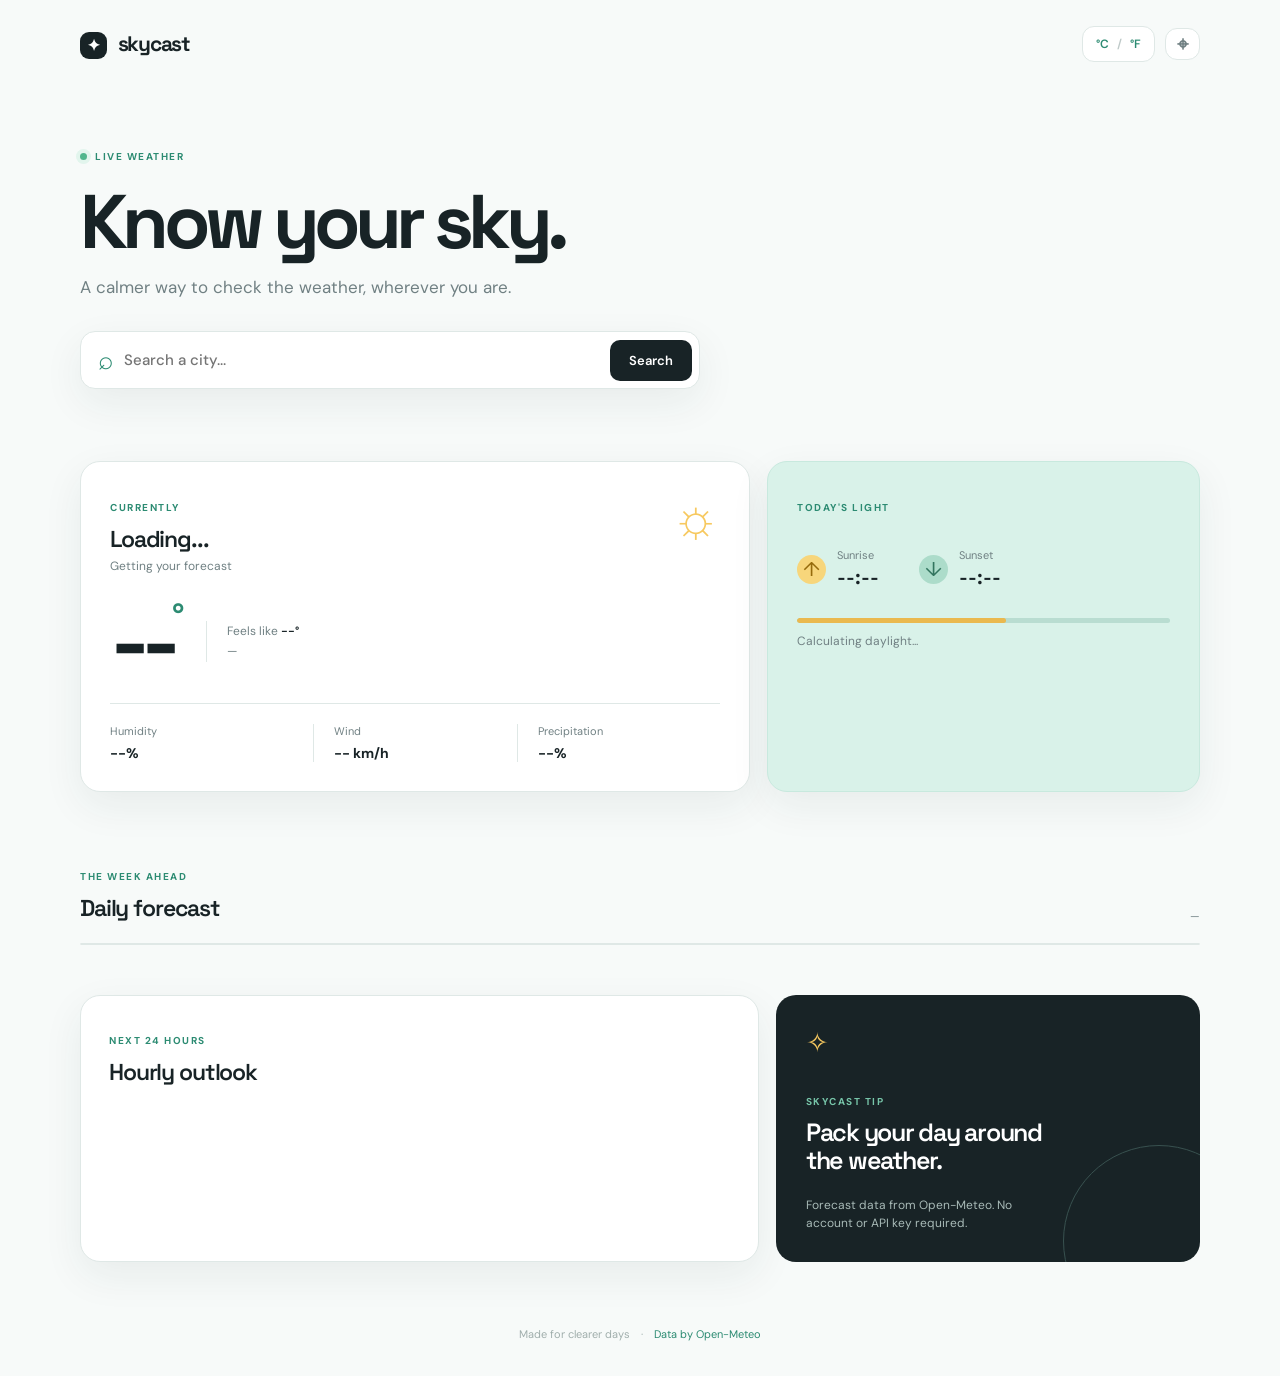
==== index.html @ ef631dae "Build responsive Skycast weather dashboard with Open-Meteo API" ====
<!doctype html>
<html lang="en">
<head>
  <meta charset="UTF-8" />
  <meta name="viewport" content="width=device-width, initial-scale=1.0" />
  <meta name="description" content="A clean, responsive weather dashboard powered by Open-Meteo." />
  <title>Skycast — Weather dashboard</title>
  <link rel="preconnect" href="https://fonts.googleapis.com" />
  <link rel="preconnect" href="https://fonts.gstatic.com" crossorigin />
  <link href="https://fonts.googleapis.com/css2?family=DM+Sans:wght@400;500;600;700&family=Space+Grotesk:wght@500;600;700&display=swap" rel="stylesheet" />
  <link rel="stylesheet" href="styles.css" />
  <script src="app.js" defer></script>
</head>
<body>
  <div class="app-shell">
    <header class="topbar">
      <a class="brand" href="./" aria-label="Skycast home"><span class="brand-mark">✦</span> skycast</a>
      <div class="topbar-actions">
        <button class="unit-toggle" id="unitToggle" type="button" aria-label="Switch temperature units">°C <span>/</span> °F</button>
        <button class="icon-button" id="locateButton" type="button" title="Use my location" aria-label="Use my location">⌖</button>
      </div>
    </header>

    <main>
      <section class="hero">
        <div class="eyebrow"><span class="status-dot"></span> LIVE WEATHER</div>
        <h1>Know your sky.</h1>
        <p class="hero-copy">A calmer way to check the weather, wherever you are.</p>
        <form class="search" id="searchForm">
          <label class="sr-only" for="searchInput">Search for a city</label>
          <span class="search-icon">⌕</span>
          <input id="searchInput" type="search" placeholder="Search a city..." autocomplete="off" required />
          <button type="submit">Search</button>
        </form>
        <p class="form-message" id="formMessage" role="status"></p>
      </section>

      <section class="weather-grid" aria-live="polite">
        <article class="current-card card">
          <div class="card-heading"><div><p class="muted-label">CURRENTLY</p><h2 id="locationName">Loading...</h2><p id="locationMeta" class="muted">Getting your forecast</p></div><span class="weather-icon" id="currentIcon">☼</span></div>
          <div class="temperature-row"><span class="temperature" id="currentTemp">--</span><span class="degree">°</span><div class="feels">Feels like <strong id="feelsLike">--°</strong><br /><span id="currentSummary">—</span></div></div>
          <div class="stats"><div><span>Humidity</span><strong id="humidity">--%</strong></div><div><span>Wind</span><strong id="wind">-- km/h</strong></div><div><span>Precipitation</span><strong id="precipitation">--%</strong></div></div>
        </article>
        <article class="sun-card card"><p class="muted-label">TODAY'S LIGHT</p><div class="sun-times"><div><span class="sun-symbol rise">↑</span><span>Sunrise</span><strong id="sunrise">--:--</strong></div><div><span class="sun-symbol set">↓</span><span>Sunset</span><strong id="sunset">--:--</strong></div></div><div class="daylight-track"><span id="daylightProgress"></span></div><p class="muted" id="daylightText">Calculating daylight...</p></article>
      </section>

      <section class="forecast-section"><div class="section-heading"><div><p class="muted-label">THE WEEK AHEAD</p><h2>Daily forecast</h2></div><span class="updated" id="updatedAt">—</span></div><div class="forecast-list" id="forecastList"></div></section>
      <section class="details-grid"><article class="detail-card card"><div class="section-heading"><div><p class="muted-label">NEXT 24 HOURS</p><h2>Hourly outlook</h2></div></div><div class="hourly-list" id="hourlyList"></div></article><aside class="tip-card"><span class="tip-icon">✧</span><p class="muted-label">SKYCAST TIP</p><h2 id="weatherTip">Pack your day around the weather.</h2><p class="muted">Forecast data from Open-Meteo. No account or API key required.</p></aside></section>
    </main>
    <footer>Made for clearer days <span>·</span> <a href="https://open-meteo.com/" target="_blank" rel="noreferrer">Data by Open-Meteo</a></footer>
  </div>
</body>
</html>
---- styles.css ----
:root{--ink:#182326;--muted:#708083;--line:#dfe8e6;--paper:#f7faf9;--white:#fff;--mint:#d9f2e9;--green:#2c8b72;--yellow:#f7c960;--shadow:0 14px 40px rgba(27,58,53,.07)}*{box-sizing:border-box}body{margin:0;background:var(--paper);color:var(--ink);font-family:'DM Sans',sans-serif}.app-shell{max-width:1180px;margin:auto;padding:0 30px}.topbar{height:88px;display:flex;align-items:center;justify-content:space-between}.brand{font:700 21px 'Space Grotesk',sans-serif;color:var(--ink);text-decoration:none;letter-spacing:-.06em}.brand-mark{display:inline-grid;place-items:center;width:27px;height:27px;margin-right:7px;border-radius:9px;background:var(--ink);color:#fff;font-size:16px;letter-spacing:0}.topbar-actions{display:flex;gap:10px;align-items:center}.unit-toggle,.icon-button{border:1px solid var(--line);background:var(--white);border-radius:12px;padding:9px 13px;color:var(--muted);font:600 12px 'DM Sans',sans-serif;cursor:pointer}.unit-toggle span{color:#bec9c8;margin:0 5px}.unit-toggle{color:var(--green)}.icon-button{font-size:20px;padding:5px 11px;line-height:1}.hero{padding:62px 0 46px;max-width:700px}.eyebrow,.muted-label{font-size:10px;font-weight:700;letter-spacing:.15em;color:var(--green)}.eyebrow{display:flex;align-items:center;gap:8px}.status-dot{height:7px;width:7px;background:#51b68d;border-radius:50%;box-shadow:0 0 0 4px #e2f5ed}.hero h1{font:700 clamp(46px,7vw,76px) 'Space Grotesk',sans-serif;letter-spacing:-.075em;line-height:.98;margin:22px 0 17px}.hero-copy{margin:0;color:var(--muted);font-size:17px}.search{display:flex;align-items:center;max-width:620px;margin-top:33px;background:var(--white);border:1px solid var(--line);box-shadow:var(--shadow);border-radius:15px;padding:6px 7px 6px 17px}.search-icon{font-size:26px;color:var(--green);line-height:1}.search input{flex:1;border:0;outline:0;min-width:0;padding:12px 10px;font:500 15px 'DM Sans';color:var(--ink);background:transparent}.search button{border:0;background:var(--ink);color:#fff;border-radius:10px;padding:12px 19px;font:600 13px 'DM Sans';cursor:pointer}.form-message{height:17px;color:#b54e45;font-size:12px;margin:9px 0 0 14px}.weather-grid{display:grid;grid-template-columns:1.55fr 1fr;gap:17px}.card{background:var(--white);border:1px solid var(--line);border-radius:20px;box-shadow:var(--shadow)}.current-card{padding:29px}.card-heading{display:flex;justify-content:space-between;align-items:flex-start}.card-heading h2,.section-heading h2{font:600 23px 'Space Grotesk';letter-spacing:-.05em;margin:7px 0 4px}.muted{color:var(--muted);font-size:12px;margin:0}.weather-icon{font-size:54px;color:var(--yellow);line-height:1}.temperature-row{display:flex;align-items:center;margin:30px 0 25px}.temperature{font:600 92px/.8 'Space Grotesk';letter-spacing:-.1em}.degree{font:500 32px 'Space Grotesk';align-self:flex-start;margin-top:-9px;color:var(--green)}.feels{font-size:12px;color:var(--muted);line-height:1.7;margin-left:22px;border-left:1px solid var(--line);padding-left:20px}.feels strong{color:var(--ink);font-weight:600}.stats{display:grid;grid-template-columns:repeat(3,1fr);border-top:1px solid var(--line);padding-top:20px}.stats div{display:flex;flex-direction:column;gap:6px}.stats div+div{border-left:1px solid var(--line);padding-left:20px}.stats span{color:var(--muted);font-size:11px}.stats strong{font-size:14px}.sun-card{padding:29px;background:var(--mint);border-color:#c8e9de}.sun-times{display:flex;gap:40px;margin:34px 0 28px}.sun-times div{display:grid;grid-template-columns:31px 1fr;column-gap:9px;align-items:center}.sun-times span:not(.sun-symbol){font-size:11px;color:var(--muted)}.sun-times strong{grid-column:2;font:600 20px 'Space Grotesk';margin-top:2px}.sun-symbol{grid-row:span 2;display:grid;place-items:center;width:29px;height:29px;border-radius:50%;font-size:20px}.rise{background:#f7d67b;color:#966b0c}.set{background:#acdcca;color:#32755f}.daylight-track{height:5px;border-radius:5px;background:#b9ddd1;overflow:hidden;margin-bottom:10px}.daylight-track span{display:block;height:100%;width:56%;border-radius:5px;background:#eab94f}.forecast-section{padding:68px 0 50px}.section-heading{display:flex;justify-content:space-between;align-items:end;margin-bottom:20px}.section-heading h2{margin-bottom:0}.updated{font-size:11px;color:var(--muted)}.forecast-list{display:grid;grid-template-columns:repeat(7,1fr);border:1px solid var(--line);border-radius:17px;overflow:hidden;background:var(--white)}.forecast-day{padding:20px 12px;min-height:165px;text-align:center;border-right:1px solid var(--line)}.forecast-day:last-child{border-right:0}.forecast-day.today{background:#f0faf6}.forecast-day h3{font-size:12px;margin:0 0 16px}.forecast-day .day-icon{font-size:26px;color:var(--yellow);height:35px}.forecast-day .range{font:600 15px 'Space Grotesk';margin:14px 0 8px}.forecast-day .range span{color:var(--muted);font-weight:500;margin-left:6px}.rain{color:var(--green);font-size:10px}.details-grid{display:grid;grid-template-columns:1.6fr 1fr;gap:17px;padding-bottom:65px}.detail-card{padding:28px}.hourly-list{display:flex;gap:6px;overflow-x:auto;padding-bottom:4px}.hour{min-width:68px;text-align:center;padding:14px 5px;border-radius:12px}.hour:first-child{background:#f0faf6}.hour span{display:block;font-size:11px;color:var(--muted)}.hour .hour-icon{font-size:21px;color:var(--yellow);padding:13px 0}.hour strong{font:600 14px 'Space Grotesk'}.tip-card{border-radius:20px;padding:30px;background:var(--ink);color:#fff;position:relative;overflow:hidden}.tip-card:after{content:'';position:absolute;right:-55px;bottom:-75px;width:190px;height:190px;border:1px solid #38514f;border-radius:50%}.tip-icon{font-size:27px;color:var(--yellow);display:block;margin-bottom:35px}.tip-card .muted-label{color:#77c5a9}.tip-card h2{max-width:260px;font:600 25px/1.1 'Space Grotesk';letter-spacing:-.05em;margin:11px 0 22px}.tip-card .muted{color:#a8bab7;max-width:240px;line-height:1.5}footer{text-align:center;color:#a0aeac;font-size:11px;padding:0 0 35px}footer span{margin:0 8px}footer a{color:var(--green);text-decoration:none}.sr-only{position:absolute;width:1px;height:1px;padding:0;margin:-1px;overflow:hidden;clip:rect(0,0,0,0);white-space:nowrap;border:0}@media(max-width:780px){.app-shell{padding:0 18px}.hero{padding-top:38px}.weather-grid,.details-grid{grid-template-columns:1fr}.forecast-list{display:flex;overflow-x:auto}.forecast-day{min-width:105px}.temperature{font-size:76px}.sun-card{min-height:220px}}@media(max-width:450px){.search button{padding:12px 13px}.current-card,.sun-card,.detail-card,.tip-card{padding:23px}.temperature-row{margin-top:27px}.sun-times{gap:22px}.forecast-section{padding-top:48px}}
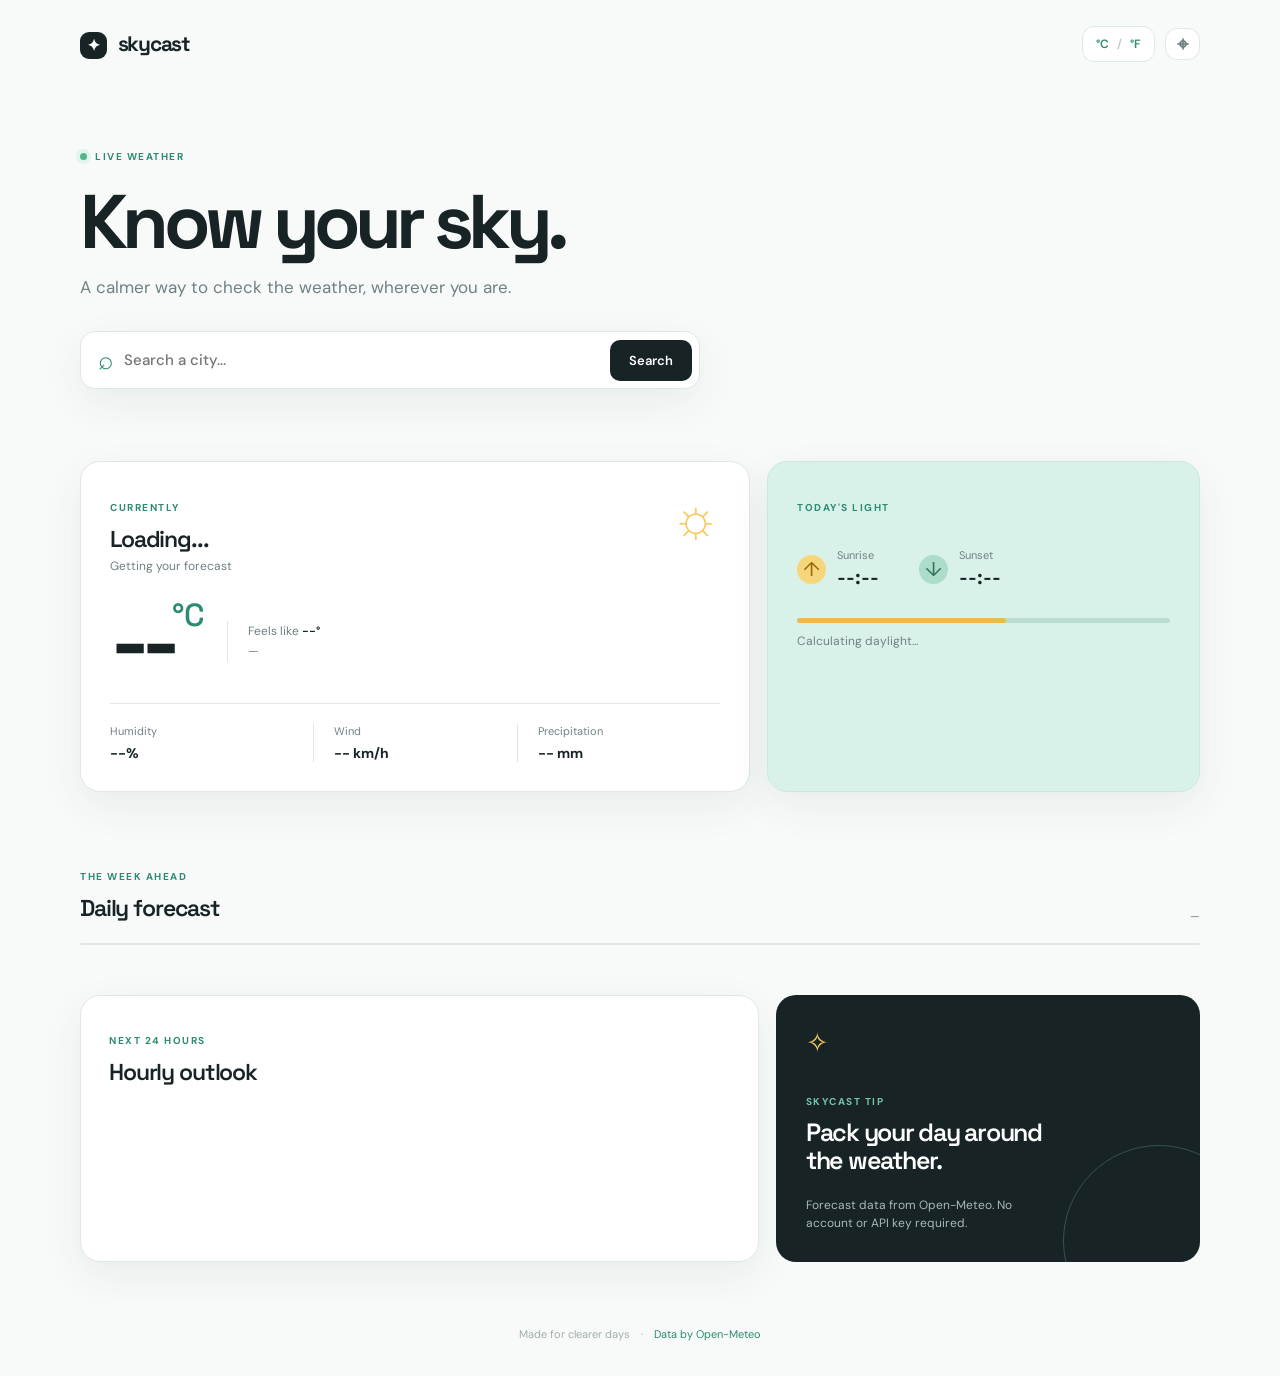
==== commit cf0770d5: "Harden weather loading and improve Skycast documentation" ====
--- a/index.html
+++ b/index.html
@@ -20,7 +20,6 @@
         <button class="icon-button" id="locateButton" type="button" title="Use my location" aria-label="Use my location">⌖</button>
       </div>
     </header>
-
     <main>
       <section class="hero">
         <div class="eyebrow"><span class="status-dot"></span> LIVE WEATHER</div>
@@ -34,16 +33,14 @@
         </form>
         <p class="form-message" id="formMessage" role="status"></p>
       </section>
-
-      <section class="weather-grid" aria-live="polite">
+      <section class="weather-grid" id="weatherGrid" aria-live="polite" aria-busy="true">
         <article class="current-card card">
-          <div class="card-heading"><div><p class="muted-label">CURRENTLY</p><h2 id="locationName">Loading...</h2><p id="locationMeta" class="muted">Getting your forecast</p></div><span class="weather-icon" id="currentIcon">☼</span></div>
-          <div class="temperature-row"><span class="temperature" id="currentTemp">--</span><span class="degree">°</span><div class="feels">Feels like <strong id="feelsLike">--°</strong><br /><span id="currentSummary">—</span></div></div>
-          <div class="stats"><div><span>Humidity</span><strong id="humidity">--%</strong></div><div><span>Wind</span><strong id="wind">-- km/h</strong></div><div><span>Precipitation</span><strong id="precipitation">--%</strong></div></div>
+          <div class="card-heading"><div><p class="muted-label">CURRENTLY</p><h2 id="locationName">Loading...</h2><p id="locationMeta" class="muted">Getting your forecast</p></div><span class="weather-icon" id="currentIcon" role="img" aria-label="Current weather">☼</span></div>
+          <div class="temperature-row"><span class="temperature" id="currentTemp">--</span><span class="degree" id="degree">°C</span><div class="feels">Feels like <strong id="feelsLike">--°</strong><br /><span id="currentSummary">—</span></div></div>
+          <div class="stats"><div><span>Humidity</span><strong id="humidity">--%</strong></div><div><span>Wind</span><strong id="wind">-- km/h</strong></div><div><span>Precipitation</span><strong id="precipitation">-- mm</strong></div></div>
         </article>
         <article class="sun-card card"><p class="muted-label">TODAY'S LIGHT</p><div class="sun-times"><div><span class="sun-symbol rise">↑</span><span>Sunrise</span><strong id="sunrise">--:--</strong></div><div><span class="sun-symbol set">↓</span><span>Sunset</span><strong id="sunset">--:--</strong></div></div><div class="daylight-track"><span id="daylightProgress"></span></div><p class="muted" id="daylightText">Calculating daylight...</p></article>
       </section>
-
       <section class="forecast-section"><div class="section-heading"><div><p class="muted-label">THE WEEK AHEAD</p><h2>Daily forecast</h2></div><span class="updated" id="updatedAt">—</span></div><div class="forecast-list" id="forecastList"></div></section>
       <section class="details-grid"><article class="detail-card card"><div class="section-heading"><div><p class="muted-label">NEXT 24 HOURS</p><h2>Hourly outlook</h2></div></div><div class="hourly-list" id="hourlyList"></div></article><aside class="tip-card"><span class="tip-icon">✧</span><p class="muted-label">SKYCAST TIP</p><h2 id="weatherTip">Pack your day around the weather.</h2><p class="muted">Forecast data from Open-Meteo. No account or API key required.</p></aside></section>
     </main>
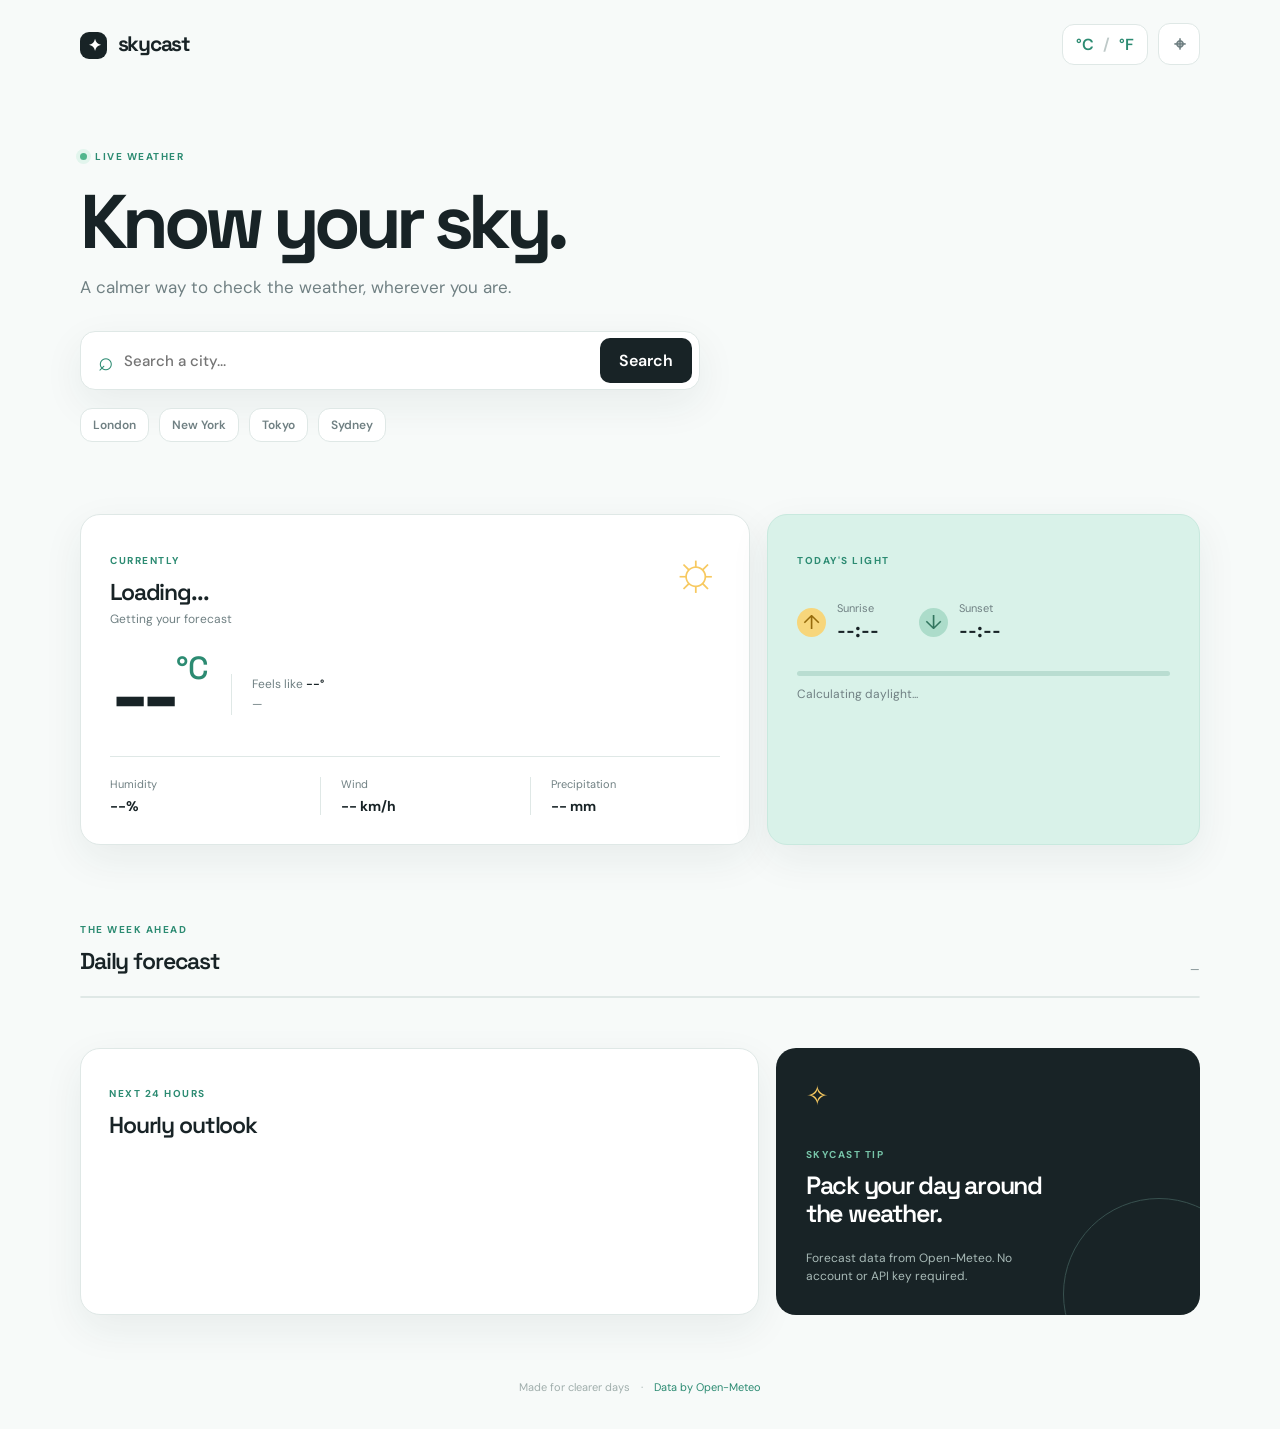
==== commit d9f5415f: "Add Quick City shortcuts and polish Skycast UX." ====
--- a/index.html
+++ b/index.html
@@ -20,6 +20,7 @@
         <button class="icon-button" id="locateButton" type="button" title="Use my location" aria-label="Use my location">⌖</button>
       </div>
     </header>
+
     <main>
       <section class="hero">
         <div class="eyebrow"><span class="status-dot"></span> LIVE WEATHER</div>
@@ -31,19 +32,92 @@
           <input id="searchInput" type="search" placeholder="Search a city..." autocomplete="off" required />
           <button type="submit">Search</button>
         </form>
+        <div class="quick-locations" aria-label="Popular cities">
+          <button type="button" data-location="London">London</button>
+          <button type="button" data-location="New York">New York</button>
+          <button type="button" data-location="Tokyo">Tokyo</button>
+          <button type="button" data-location="Sydney">Sydney</button>
+        </div>
         <p class="form-message" id="formMessage" role="status"></p>
       </section>
+
       <section class="weather-grid" id="weatherGrid" aria-live="polite" aria-busy="true">
         <article class="current-card card">
-          <div class="card-heading"><div><p class="muted-label">CURRENTLY</p><h2 id="locationName">Loading...</h2><p id="locationMeta" class="muted">Getting your forecast</p></div><span class="weather-icon" id="currentIcon" role="img" aria-label="Current weather">☼</span></div>
-          <div class="temperature-row"><span class="temperature" id="currentTemp">--</span><span class="degree" id="degree">°C</span><div class="feels">Feels like <strong id="feelsLike">--°</strong><br /><span id="currentSummary">—</span></div></div>
-          <div class="stats"><div><span>Humidity</span><strong id="humidity">--%</strong></div><div><span>Wind</span><strong id="wind">-- km/h</strong></div><div><span>Precipitation</span><strong id="precipitation">-- mm</strong></div></div>
+          <div class="card-heading">
+            <div>
+              <p class="muted-label">CURRENTLY</p>
+              <h2 id="locationName">Loading...</h2>
+              <p id="locationMeta" class="muted">Getting your forecast</p>
+            </div>
+            <span class="weather-icon" id="currentIcon" role="img" aria-label="Current weather">☼</span>
+          </div>
+
+          <div class="temperature-row">
+            <span class="temperature" id="currentTemp">--</span>
+            <span class="degree" id="degree">°C</span>
+            <div class="feels">
+              Feels like <strong id="feelsLike">--°</strong><br />
+              <span id="currentSummary">—</span>
+            </div>
+          </div>
+
+          <div class="stats">
+            <div><span>Humidity</span><strong id="humidity">--%</strong></div>
+            <div><span>Wind</span><strong id="wind">-- km/h</strong></div>
+            <div><span>Precipitation</span><strong id="precipitation">-- mm</strong></div>
+          </div>
         </article>
-        <article class="sun-card card"><p class="muted-label">TODAY'S LIGHT</p><div class="sun-times"><div><span class="sun-symbol rise">↑</span><span>Sunrise</span><strong id="sunrise">--:--</strong></div><div><span class="sun-symbol set">↓</span><span>Sunset</span><strong id="sunset">--:--</strong></div></div><div class="daylight-track"><span id="daylightProgress"></span></div><p class="muted" id="daylightText">Calculating daylight...</p></article>
+
+        <article class="sun-card card">
+          <p class="muted-label">TODAY'S LIGHT</p>
+          <div class="sun-times">
+            <div>
+              <span class="sun-symbol rise">↑</span>
+              <span>Sunrise</span>
+              <strong id="sunrise">--:--</strong>
+            </div>
+            <div>
+              <span class="sun-symbol set">↓</span>
+              <span>Sunset</span>
+              <strong id="sunset">--:--</strong>
+            </div>
+          </div>
+          <div class="daylight-track"><span id="daylightProgress"></span></div>
+          <p class="muted" id="daylightText">Calculating daylight...</p>
+        </article>
       </section>
-      <section class="forecast-section"><div class="section-heading"><div><p class="muted-label">THE WEEK AHEAD</p><h2>Daily forecast</h2></div><span class="updated" id="updatedAt">—</span></div><div class="forecast-list" id="forecastList"></div></section>
-      <section class="details-grid"><article class="detail-card card"><div class="section-heading"><div><p class="muted-label">NEXT 24 HOURS</p><h2>Hourly outlook</h2></div></div><div class="hourly-list" id="hourlyList"></div></article><aside class="tip-card"><span class="tip-icon">✧</span><p class="muted-label">SKYCAST TIP</p><h2 id="weatherTip">Pack your day around the weather.</h2><p class="muted">Forecast data from Open-Meteo. No account or API key required.</p></aside></section>
+
+      <section class="forecast-section">
+        <div class="section-heading">
+          <div>
+            <p class="muted-label">THE WEEK AHEAD</p>
+            <h2>Daily forecast</h2>
+          </div>
+          <span class="updated" id="updatedAt">—</span>
+        </div>
+        <div class="forecast-list" id="forecastList"></div>
+      </section>
+
+      <section class="details-grid">
+        <article class="detail-card card">
+          <div class="section-heading">
+            <div>
+              <p class="muted-label">NEXT 24 HOURS</p>
+              <h2>Hourly outlook</h2>
+            </div>
+          </div>
+          <div class="hourly-list" id="hourlyList"></div>
+        </article>
+
+        <aside class="tip-card">
+          <span class="tip-icon">✧</span>
+          <p class="muted-label">SKYCAST TIP</p>
+          <h2 id="weatherTip">Pack your day around the weather.</h2>
+          <p class="muted">Forecast data from Open-Meteo. No account or API key required.</p>
+        </aside>
+      </section>
     </main>
+
     <footer>Made for clearer days <span>·</span> <a href="https://open-meteo.com/" target="_blank" rel="noreferrer">Data by Open-Meteo</a></footer>
   </div>
 </body>
--- a/styles.css
+++ b/styles.css
@@ -1 +1,638 @@
-:root{--ink:#182326;--muted:#708083;--line:#dfe8e6;--paper:#f7faf9;--white:#fff;--mint:#d9f2e9;--green:#2c8b72;--yellow:#f7c960;--shadow:0 14px 40px rgba(27,58,53,.07)}*{box-sizing:border-box}body{margin:0;background:var(--paper);color:var(--ink);font-family:'DM Sans',sans-serif}.app-shell{max-width:1180px;margin:auto;padding:0 30px}.topbar{height:88px;display:flex;align-items:center;justify-content:space-between}.brand{font:700 21px 'Space Grotesk',sans-serif;color:var(--ink);text-decoration:none;letter-spacing:-.06em}.brand-mark{display:inline-grid;place-items:center;width:27px;height:27px;margin-right:7px;border-radius:9px;background:var(--ink);color:#fff;font-size:16px;letter-spacing:0}.topbar-actions{display:flex;gap:10px;align-items:center}.unit-toggle,.icon-button{border:1px solid var(--line);background:var(--white);border-radius:12px;padding:9px 13px;color:var(--muted);font:600 12px 'DM Sans',sans-serif;cursor:pointer}.unit-toggle span{color:#bec9c8;margin:0 5px}.unit-toggle{color:var(--green)}.icon-button{font-size:20px;padding:5px 11px;line-height:1}.hero{padding:62px 0 46px;max-width:700px}.eyebrow,.muted-label{font-size:10px;font-weight:700;letter-spacing:.15em;color:var(--green)}.eyebrow{display:flex;align-items:center;gap:8px}.status-dot{height:7px;width:7px;background:#51b68d;border-radius:50%;box-shadow:0 0 0 4px #e2f5ed}.hero h1{font:700 clamp(46px,7vw,76px) 'Space Grotesk',sans-serif;letter-spacing:-.075em;line-height:.98;margin:22px 0 17px}.hero-copy{margin:0;color:var(--muted);font-size:17px}.search{display:flex;align-items:center;max-width:620px;margin-top:33px;background:var(--white);border:1px solid var(--line);box-shadow:var(--shadow);border-radius:15px;padding:6px 7px 6px 17px}.search-icon{font-size:26px;color:var(--green);line-height:1}.search input{flex:1;border:0;outline:0;min-width:0;padding:12px 10px;font:500 15px 'DM Sans';color:var(--ink);background:transparent}.search button{border:0;background:var(--ink);color:#fff;border-radius:10px;padding:12px 19px;font:600 13px 'DM Sans';cursor:pointer}.form-message{height:17px;color:#b54e45;font-size:12px;margin:9px 0 0 14px}.weather-grid{display:grid;grid-template-columns:1.55fr 1fr;gap:17px}.card{background:var(--white);border:1px solid var(--line);border-radius:20px;box-shadow:var(--shadow)}.current-card{padding:29px}.card-heading{display:flex;justify-content:space-between;align-items:flex-start}.card-heading h2,.section-heading h2{font:600 23px 'Space Grotesk';letter-spacing:-.05em;margin:7px 0 4px}.muted{color:var(--muted);font-size:12px;margin:0}.weather-icon{font-size:54px;color:var(--yellow);line-height:1}.temperature-row{display:flex;align-items:center;margin:30px 0 25px}.temperature{font:600 92px/.8 'Space Grotesk';letter-spacing:-.1em}.degree{font:500 32px 'Space Grotesk';align-self:flex-start;margin-top:-9px;color:var(--green)}.feels{font-size:12px;color:var(--muted);line-height:1.7;margin-left:22px;border-left:1px solid var(--line);padding-left:20px}.feels strong{color:var(--ink);font-weight:600}.stats{display:grid;grid-template-columns:repeat(3,1fr);border-top:1px solid var(--line);padding-top:20px}.stats div{display:flex;flex-direction:column;gap:6px}.stats div+div{border-left:1px solid var(--line);padding-left:20px}.stats span{color:var(--muted);font-size:11px}.stats strong{font-size:14px}.sun-card{padding:29px;background:var(--mint);border-color:#c8e9de}.sun-times{display:flex;gap:40px;margin:34px 0 28px}.sun-times div{display:grid;grid-template-columns:31px 1fr;column-gap:9px;align-items:center}.sun-times span:not(.sun-symbol){font-size:11px;color:var(--muted)}.sun-times strong{grid-column:2;font:600 20px 'Space Grotesk';margin-top:2px}.sun-symbol{grid-row:span 2;display:grid;place-items:center;width:29px;height:29px;border-radius:50%;font-size:20px}.rise{background:#f7d67b;color:#966b0c}.set{background:#acdcca;color:#32755f}.daylight-track{height:5px;border-radius:5px;background:#b9ddd1;overflow:hidden;margin-bottom:10px}.daylight-track span{display:block;height:100%;width:56%;border-radius:5px;background:#eab94f}.forecast-section{padding:68px 0 50px}.section-heading{display:flex;justify-content:space-between;align-items:end;margin-bottom:20px}.section-heading h2{margin-bottom:0}.updated{font-size:11px;color:var(--muted)}.forecast-list{display:grid;grid-template-columns:repeat(7,1fr);border:1px solid var(--line);border-radius:17px;overflow:hidden;background:var(--white)}.forecast-day{padding:20px 12px;min-height:165px;text-align:center;border-right:1px solid var(--line)}.forecast-day:last-child{border-right:0}.forecast-day.today{background:#f0faf6}.forecast-day h3{font-size:12px;margin:0 0 16px}.forecast-day .day-icon{font-size:26px;color:var(--yellow);height:35px}.forecast-day .range{font:600 15px 'Space Grotesk';margin:14px 0 8px}.forecast-day .range span{color:var(--muted);font-weight:500;margin-left:6px}.rain{color:var(--green);font-size:10px}.details-grid{display:grid;grid-template-columns:1.6fr 1fr;gap:17px;padding-bottom:65px}.detail-card{padding:28px}.hourly-list{display:flex;gap:6px;overflow-x:auto;padding-bottom:4px}.hour{min-width:68px;text-align:center;padding:14px 5px;border-radius:12px}.hour:first-child{background:#f0faf6}.hour span{display:block;font-size:11px;color:var(--muted)}.hour .hour-icon{font-size:21px;color:var(--yellow);padding:13px 0}.hour strong{font:600 14px 'Space Grotesk'}.tip-card{border-radius:20px;padding:30px;background:var(--ink);color:#fff;position:relative;overflow:hidden}.tip-card:after{content:'';position:absolute;right:-55px;bottom:-75px;width:190px;height:190px;border:1px solid #38514f;border-radius:50%}.tip-icon{font-size:27px;color:var(--yellow);display:block;margin-bottom:35px}.tip-card .muted-label{color:#77c5a9}.tip-card h2{max-width:260px;font:600 25px/1.1 'Space Grotesk';letter-spacing:-.05em;margin:11px 0 22px}.tip-card .muted{color:#a8bab7;max-width:240px;line-height:1.5}footer{text-align:center;color:#a0aeac;font-size:11px;padding:0 0 35px}footer span{margin:0 8px}footer a{color:var(--green);text-decoration:none}.sr-only{position:absolute;width:1px;height:1px;padding:0;margin:-1px;overflow:hidden;clip:rect(0,0,0,0);white-space:nowrap;border:0}@media(max-width:780px){.app-shell{padding:0 18px}.hero{padding-top:38px}.weather-grid,.details-grid{grid-template-columns:1fr}.forecast-list{display:flex;overflow-x:auto}.forecast-day{min-width:105px}.temperature{font-size:76px}.sun-card{min-height:220px}}@media(max-width:450px){.search button{padding:12px 13px}.current-card,.sun-card,.detail-card,.tip-card{padding:23px}.temperature-row{margin-top:27px}.sun-times{gap:22px}.forecast-section{padding-top:48px}}
+:root {
+  --ink: #182326;
+  --muted: #708083;
+  --line: #dfe8e6;
+  --paper: #f7faf9;
+  --white: #ffffff;
+  --mint: #d9f2e9;
+  --green: #2c8b72;
+  --yellow: #f7c960;
+  --shadow: 0 14px 40px rgba(27, 58, 53, 0.07);
+}
+
+* {
+  box-sizing: border-box;
+}
+
+html {
+  scroll-behavior: smooth;
+}
+
+body {
+  margin: 0;
+  font-family: 'DM Sans', sans-serif;
+  background: var(--paper);
+  color: var(--ink);
+}
+
+button,
+input {
+  font: inherit;
+}
+
+button {
+  cursor: pointer;
+}
+
+.app-shell {
+  max-width: 1180px;
+  margin: 0 auto;
+  padding: 0 30px;
+}
+
+.topbar {
+  display: flex;
+  align-items: center;
+  justify-content: space-between;
+  min-height: 88px;
+}
+
+.brand {
+  text-decoration: none;
+  color: var(--ink);
+  font: 700 21px 'Space Grotesk', sans-serif;
+  letter-spacing: -0.06em;
+}
+
+.brand-mark {
+  display: inline-grid;
+  place-items: center;
+  width: 27px;
+  height: 27px;
+  margin-right: 7px;
+  border-radius: 9px;
+  background: var(--ink);
+  color: var(--white);
+  font-size: 16px;
+}
+
+.topbar-actions {
+  display: flex;
+  align-items: center;
+  gap: 10px;
+}
+
+.unit-toggle,
+.icon-button,
+.quick-locations button {
+  border: 1px solid var(--line);
+  background: var(--white);
+  border-radius: 12px;
+  color: var(--muted);
+  font-weight: 600;
+  transition: transform 0.2s ease, box-shadow 0.2s ease, border-color 0.2s ease;
+}
+
+.unit-toggle:hover,
+.icon-button:hover,
+.quick-locations button:hover,
+.search button:hover {
+  transform: translateY(-1px);
+  box-shadow: var(--shadow);
+}
+
+.unit-toggle {
+  padding: 9px 13px;
+  color: var(--green);
+}
+
+.unit-toggle span {
+  color: #bec9c8;
+  margin: 0 5px;
+}
+
+.icon-button {
+  width: 42px;
+  height: 42px;
+  font-size: 20px;
+  padding: 0;
+}
+
+.hero {
+  max-width: 700px;
+  padding: 62px 0 46px;
+}
+
+.eyebrow,
+.muted-label {
+  font-size: 10px;
+  font-weight: 700;
+  letter-spacing: 0.15em;
+  color: var(--green);
+}
+
+.eyebrow {
+  display: flex;
+  align-items: center;
+  gap: 8px;
+}
+
+.status-dot {
+  width: 7px;
+  height: 7px;
+  border-radius: 50%;
+  background: #51b68d;
+  box-shadow: 0 0 0 4px #e2f5ed;
+}
+
+.hero h1 {
+  margin: 22px 0 17px;
+  font: 700 clamp(46px, 7vw, 76px) 'Space Grotesk', sans-serif;
+  letter-spacing: -0.075em;
+  line-height: 0.98;
+}
+
+.hero-copy {
+  margin: 0;
+  color: var(--muted);
+  font-size: 17px;
+}
+
+.search {
+  display: flex;
+  align-items: center;
+  max-width: 620px;
+  margin-top: 33px;
+  padding: 6px 7px 6px 17px;
+  border: 1px solid var(--line);
+  border-radius: 15px;
+  background: var(--white);
+  box-shadow: var(--shadow);
+}
+
+.search.is-loading {
+  opacity: 0.8;
+}
+
+.search-icon {
+  color: var(--green);
+  font-size: 26px;
+  line-height: 1;
+}
+
+.search input {
+  flex: 1;
+  min-width: 0;
+  border: 0;
+  outline: 0;
+  background: transparent;
+  padding: 12px 10px;
+  font: 500 15px 'DM Sans', sans-serif;
+  color: var(--ink);
+}
+
+.search button {
+  border: 0;
+  background: var(--ink);
+  color: var(--white);
+  padding: 12px 19px;
+  border-radius: 10px;
+  font-weight: 600;
+}
+
+.search button:disabled,
+.unit-toggle:disabled,
+.icon-button:disabled {
+  cursor: wait;
+  opacity: 0.6;
+  transform: none;
+  box-shadow: none;
+}
+
+.quick-locations {
+  display: flex;
+  flex-wrap: wrap;
+  gap: 10px;
+  margin-top: 18px;
+}
+
+.quick-locations button {
+  padding: 8px 12px;
+  font-size: 12px;
+}
+
+.form-message {
+  min-height: 17px;
+  margin: 9px 0 0 14px;
+  color: var(--green);
+  font-size: 12px;
+}
+
+.form-message[data-type='error'] {
+  color: #b54e45;
+}
+
+.weather-grid {
+  display: grid;
+  grid-template-columns: 1.55fr 1fr;
+  gap: 17px;
+}
+
+.card {
+  background: var(--white);
+  border: 1px solid var(--line);
+  border-radius: 20px;
+  box-shadow: var(--shadow);
+}
+
+.current-card {
+  padding: 29px;
+}
+
+.card-heading {
+  display: flex;
+  align-items: flex-start;
+  justify-content: space-between;
+}
+
+.card-heading h2,
+.section-heading h2 {
+  margin: 7px 0 4px;
+  font: 600 23px 'Space Grotesk', sans-serif;
+  letter-spacing: -0.05em;
+}
+
+.muted {
+  margin: 0;
+  color: var(--muted);
+  font-size: 12px;
+}
+
+.weather-icon {
+  color: var(--yellow);
+  font-size: 54px;
+  line-height: 1;
+}
+
+.temperature-row {
+  display: flex;
+  align-items: center;
+  margin: 30px 0 25px;
+}
+
+.temperature {
+  font: 600 92px/0.8 'Space Grotesk', sans-serif;
+  letter-spacing: -0.1em;
+}
+
+.degree {
+  align-self: flex-start;
+  margin-top: -9px;
+  margin-left: 4px;
+  color: var(--green);
+  font: 500 32px 'Space Grotesk', sans-serif;
+}
+
+.feels {
+  margin-left: 22px;
+  border-left: 1px solid var(--line);
+  padding-left: 20px;
+  font-size: 12px;
+  color: var(--muted);
+  line-height: 1.7;
+}
+
+.feels strong {
+  color: var(--ink);
+  font-weight: 600;
+}
+
+.stats {
+  display: grid;
+  grid-template-columns: repeat(3, minmax(0, 1fr));
+  gap: 20px;
+  padding-top: 20px;
+  border-top: 1px solid var(--line);
+}
+
+.stats div {
+  display: flex;
+  flex-direction: column;
+  gap: 6px;
+}
+
+.stats div + div {
+  border-left: 1px solid var(--line);
+  padding-left: 20px;
+}
+
+.stats span {
+  color: var(--muted);
+  font-size: 11px;
+}
+
+.stats strong {
+  font-size: 14px;
+}
+
+.sun-card {
+  padding: 29px;
+  background: var(--mint);
+  border-color: #c8e9de;
+}
+
+.sun-times {
+  display: flex;
+  gap: 40px;
+  margin: 34px 0 28px;
+}
+
+.sun-times div {
+  display: grid;
+  grid-template-columns: 31px 1fr;
+  column-gap: 9px;
+  align-items: center;
+}
+
+.sun-times span:not(.sun-symbol) {
+  color: var(--muted);
+  font-size: 11px;
+}
+
+.sun-times strong {
+  grid-column: 2;
+  margin-top: 2px;
+  font: 600 20px 'Space Grotesk', sans-serif;
+}
+
+.sun-symbol {
+  grid-row: span 2;
+  display: grid;
+  place-items: center;
+  width: 29px;
+  height: 29px;
+  border-radius: 50%;
+  font-size: 20px;
+}
+
+.rise {
+  background: #f7d67b;
+  color: #966b0c;
+}
+
+.set {
+  background: #acdcca;
+  color: #32755f;
+}
+
+.daylight-track {
+  height: 5px;
+  border-radius: 5px;
+  background: #b9ddd1;
+  overflow: hidden;
+  margin-bottom: 10px;
+}
+
+.daylight-track span {
+  display: block;
+  width: 0%;
+  height: 100%;
+  border-radius: 5px;
+  background: #eab94f;
+}
+
+.forecast-section {
+  padding: 68px 0 50px;
+}
+
+.section-heading {
+  display: flex;
+  align-items: end;
+  justify-content: space-between;
+  margin-bottom: 20px;
+}
+
+.section-heading h2 {
+  margin-bottom: 0;
+}
+
+.updated {
+  color: var(--muted);
+  font-size: 11px;
+}
+
+.forecast-list {
+  display: grid;
+  grid-template-columns: repeat(7, minmax(0, 1fr));
+  overflow: hidden;
+  border: 1px solid var(--line);
+  border-radius: 17px;
+  background: var(--white);
+}
+
+.forecast-day {
+  min-height: 165px;
+  padding: 20px 12px;
+  text-align: center;
+  border-right: 1px solid var(--line);
+}
+
+.forecast-day:last-child {
+  border-right: 0;
+}
+
+.forecast-day.today {
+  background: #f0faf6;
+}
+
+.forecast-day h3 {
+  margin: 0 0 16px;
+  font-size: 12px;
+}
+
+.day-icon {
+  height: 35px;
+  font-size: 26px;
+  color: var(--yellow);
+}
+
+.range {
+  margin: 14px 0 8px;
+  font: 600 15px 'Space Grotesk', sans-serif;
+}
+
+.range span {
+  margin-left: 6px;
+  color: var(--muted);
+  font-weight: 500;
+}
+
+.rain {
+  color: var(--green);
+  font-size: 10px;
+}
+
+.details-grid {
+  display: grid;
+  grid-template-columns: 1.6fr 1fr;
+  gap: 17px;
+  padding-bottom: 65px;
+}
+
+.detail-card {
+  padding: 28px;
+}
+
+.hourly-list {
+  display: flex;
+  gap: 6px;
+  overflow-x: auto;
+  padding-bottom: 4px;
+}
+
+.hour {
+  min-width: 68px;
+  padding: 14px 5px;
+  border-radius: 12px;
+  text-align: center;
+}
+
+.hour:first-child {
+  background: #f0faf6;
+}
+
+.hour span {
+  display: block;
+  color: var(--muted);
+  font-size: 11px;
+}
+
+.hour-icon {
+  display: block;
+  padding: 13px 0;
+  font-size: 21px;
+  color: var(--yellow);
+}
+
+.hour strong {
+  font: 600 14px 'Space Grotesk', sans-serif;
+}
+
+.tip-card {
+  position: relative;
+  overflow: hidden;
+  padding: 30px;
+  border-radius: 20px;
+  background: var(--ink);
+  color: var(--white);
+}
+
+.tip-card::after {
+  content: '';
+  position: absolute;
+  right: -55px;
+  bottom: -75px;
+  width: 190px;
+  height: 190px;
+  border: 1px solid #38514f;
+  border-radius: 50%;
+}
+
+.tip-icon {
+  display: block;
+  margin-bottom: 35px;
+  color: var(--yellow);
+  font-size: 27px;
+}
+
+.tip-card .muted-label {
+  color: #77c5a9;
+}
+
+.tip-card h2 {
+  max-width: 260px;
+  margin: 11px 0 22px;
+  font: 600 25px/1.1 'Space Grotesk', sans-serif;
+  letter-spacing: -0.05em;
+}
+
+.tip-card .muted {
+  max-width: 240px;
+  color: #a8bab7;
+  line-height: 1.5;
+}
+
+footer {
+  padding: 0 0 35px;
+  text-align: center;
+  color: #a0aeac;
+  font-size: 11px;
+}
+
+footer span {
+  margin: 0 8px;
+}
+
+footer a {
+  color: var(--green);
+  text-decoration: none;
+}
+
+.sr-only {
+  position: absolute;
+  width: 1px;
+  height: 1px;
+  padding: 0;
+  margin: -1px;
+  overflow: hidden;
+  clip: rect(0, 0, 0, 0);
+  white-space: nowrap;
+  border: 0;
+}
+
+@media (max-width: 780px) {
+  .app-shell {
+    padding: 0 18px;
+  }
+
+  .hero {
+    padding-top: 38px;
+  }
+
+  .weather-grid,
+  .details-grid {
+    grid-template-columns: 1fr;
+  }
+
+  .forecast-list {
+    display: flex;
+    overflow-x: auto;
+  }
+
+  .forecast-day {
+    min-width: 105px;
+  }
+
+  .temperature {
+    font-size: 76px;
+  }
+
+  .sun-card {
+    min-height: 220px;
+  }
+}
+
+@media (max-width: 450px) {
+  .search button {
+    padding: 12px 13px;
+  }
+
+  .current-card,
+  .sun-card,
+  .detail-card,
+  .tip-card {
+    padding: 23px;
+  }
+
+  .temperature-row {
+    margin-top: 27px;
+  }
+
+  .sun-times {
+    gap: 22px;
+  }
+
+  .forecast-section {
+    padding-top: 48px;
+  }
+}
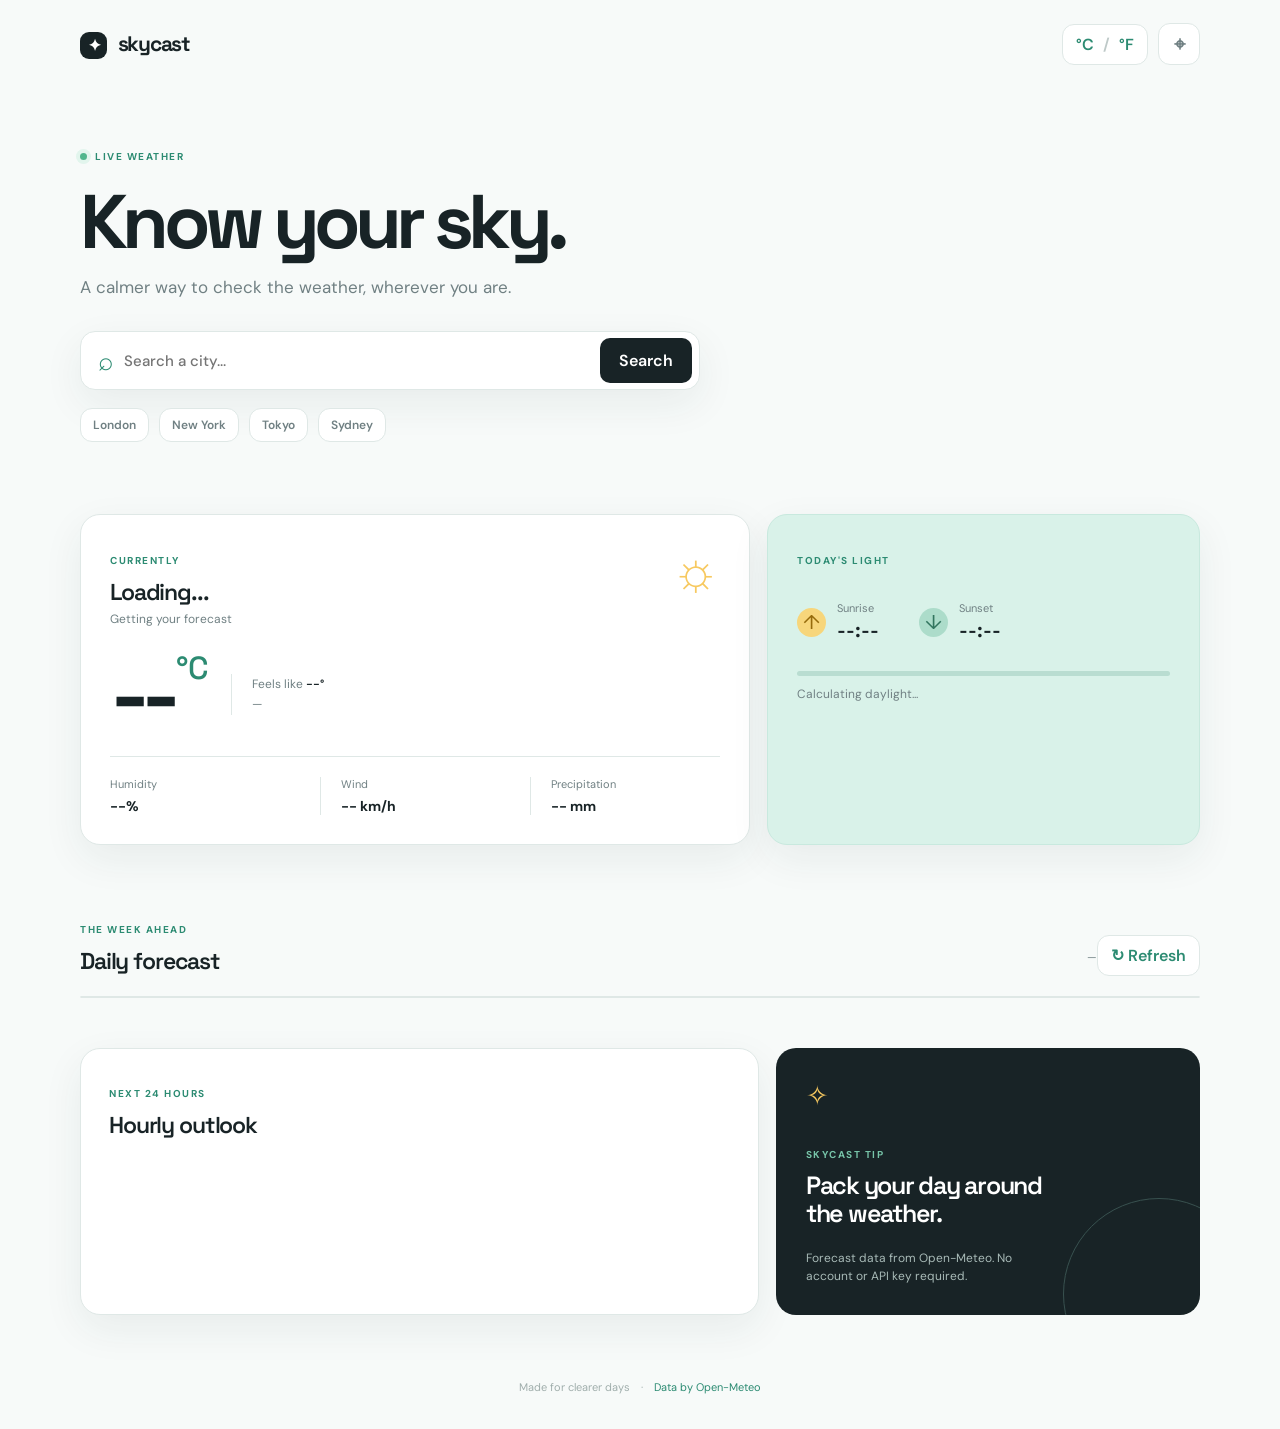
==== commit a97f0171: "Add manual forecast refresh control to Skycast" ====
--- a/index.html
+++ b/index.html
@@ -20,7 +20,6 @@
         <button class="icon-button" id="locateButton" type="button" title="Use my location" aria-label="Use my location">⌖</button>
       </div>
     </header>
-
     <main>
       <section class="hero">
         <div class="eyebrow"><span class="status-dot"></span> LIVE WEATHER</div>
@@ -40,84 +39,17 @@
         </div>
         <p class="form-message" id="formMessage" role="status"></p>
       </section>
-
       <section class="weather-grid" id="weatherGrid" aria-live="polite" aria-busy="true">
         <article class="current-card card">
-          <div class="card-heading">
-            <div>
-              <p class="muted-label">CURRENTLY</p>
-              <h2 id="locationName">Loading...</h2>
-              <p id="locationMeta" class="muted">Getting your forecast</p>
-            </div>
-            <span class="weather-icon" id="currentIcon" role="img" aria-label="Current weather">☼</span>
-          </div>
-
-          <div class="temperature-row">
-            <span class="temperature" id="currentTemp">--</span>
-            <span class="degree" id="degree">°C</span>
-            <div class="feels">
-              Feels like <strong id="feelsLike">--°</strong><br />
-              <span id="currentSummary">—</span>
-            </div>
-          </div>
-
-          <div class="stats">
-            <div><span>Humidity</span><strong id="humidity">--%</strong></div>
-            <div><span>Wind</span><strong id="wind">-- km/h</strong></div>
-            <div><span>Precipitation</span><strong id="precipitation">-- mm</strong></div>
-          </div>
+          <div class="card-heading"><div><p class="muted-label">CURRENTLY</p><h2 id="locationName">Loading...</h2><p id="locationMeta" class="muted">Getting your forecast</p></div><span class="weather-icon" id="currentIcon" role="img" aria-label="Current weather">☼</span></div>
+          <div class="temperature-row"><span class="temperature" id="currentTemp">--</span><span class="degree" id="degree">°C</span><div class="feels">Feels like <strong id="feelsLike">--°</strong><br /><span id="currentSummary">—</span></div></div>
+          <div class="stats"><div><span>Humidity</span><strong id="humidity">--%</strong></div><div><span>Wind</span><strong id="wind">-- km/h</strong></div><div><span>Precipitation</span><strong id="precipitation">-- mm</strong></div></div>
         </article>
-
-        <article class="sun-card card">
-          <p class="muted-label">TODAY'S LIGHT</p>
-          <div class="sun-times">
-            <div>
-              <span class="sun-symbol rise">↑</span>
-              <span>Sunrise</span>
-              <strong id="sunrise">--:--</strong>
-            </div>
-            <div>
-              <span class="sun-symbol set">↓</span>
-              <span>Sunset</span>
-              <strong id="sunset">--:--</strong>
-            </div>
-          </div>
-          <div class="daylight-track"><span id="daylightProgress"></span></div>
-          <p class="muted" id="daylightText">Calculating daylight...</p>
-        </article>
+        <article class="sun-card card"><p class="muted-label">TODAY'S LIGHT</p><div class="sun-times"><div><span class="sun-symbol rise">↑</span><span>Sunrise</span><strong id="sunrise">--:--</strong></div><div><span class="sun-symbol set">↓</span><span>Sunset</span><strong id="sunset">--:--</strong></div></div><div class="daylight-track"><span id="daylightProgress"></span></div><p class="muted" id="daylightText">Calculating daylight...</p></article>
       </section>
-
-      <section class="forecast-section">
-        <div class="section-heading">
-          <div>
-            <p class="muted-label">THE WEEK AHEAD</p>
-            <h2>Daily forecast</h2>
-          </div>
-          <span class="updated" id="updatedAt">—</span>
-        </div>
-        <div class="forecast-list" id="forecastList"></div>
-      </section>
-
-      <section class="details-grid">
-        <article class="detail-card card">
-          <div class="section-heading">
-            <div>
-              <p class="muted-label">NEXT 24 HOURS</p>
-              <h2>Hourly outlook</h2>
-            </div>
-          </div>
-          <div class="hourly-list" id="hourlyList"></div>
-        </article>
-
-        <aside class="tip-card">
-          <span class="tip-icon">✧</span>
-          <p class="muted-label">SKYCAST TIP</p>
-          <h2 id="weatherTip">Pack your day around the weather.</h2>
-          <p class="muted">Forecast data from Open-Meteo. No account or API key required.</p>
-        </aside>
-      </section>
+      <section class="forecast-section"><div class="section-heading"><div><p class="muted-label">THE WEEK AHEAD</p><h2>Daily forecast</h2></div><div class="section-actions"><span class="updated" id="updatedAt">—</span><button class="unit-toggle" id="refreshButton" type="button" aria-label="Refresh forecast">↻ Refresh</button></div></div><div class="forecast-list" id="forecastList"></div></section>
+      <section class="details-grid"><article class="detail-card card"><div class="section-heading"><div><p class="muted-label">NEXT 24 HOURS</p><h2>Hourly outlook</h2></div></div><div class="hourly-list" id="hourlyList"></div></article><aside class="tip-card"><span class="tip-icon">✧</span><p class="muted-label">SKYCAST TIP</p><h2 id="weatherTip">Pack your day around the weather.</h2><p class="muted">Forecast data from Open-Meteo. No account or API key required.</p></aside></section>
     </main>
-
     <footer>Made for clearer days <span>·</span> <a href="https://open-meteo.com/" target="_blank" rel="noreferrer">Data by Open-Meteo</a></footer>
   </div>
 </body>
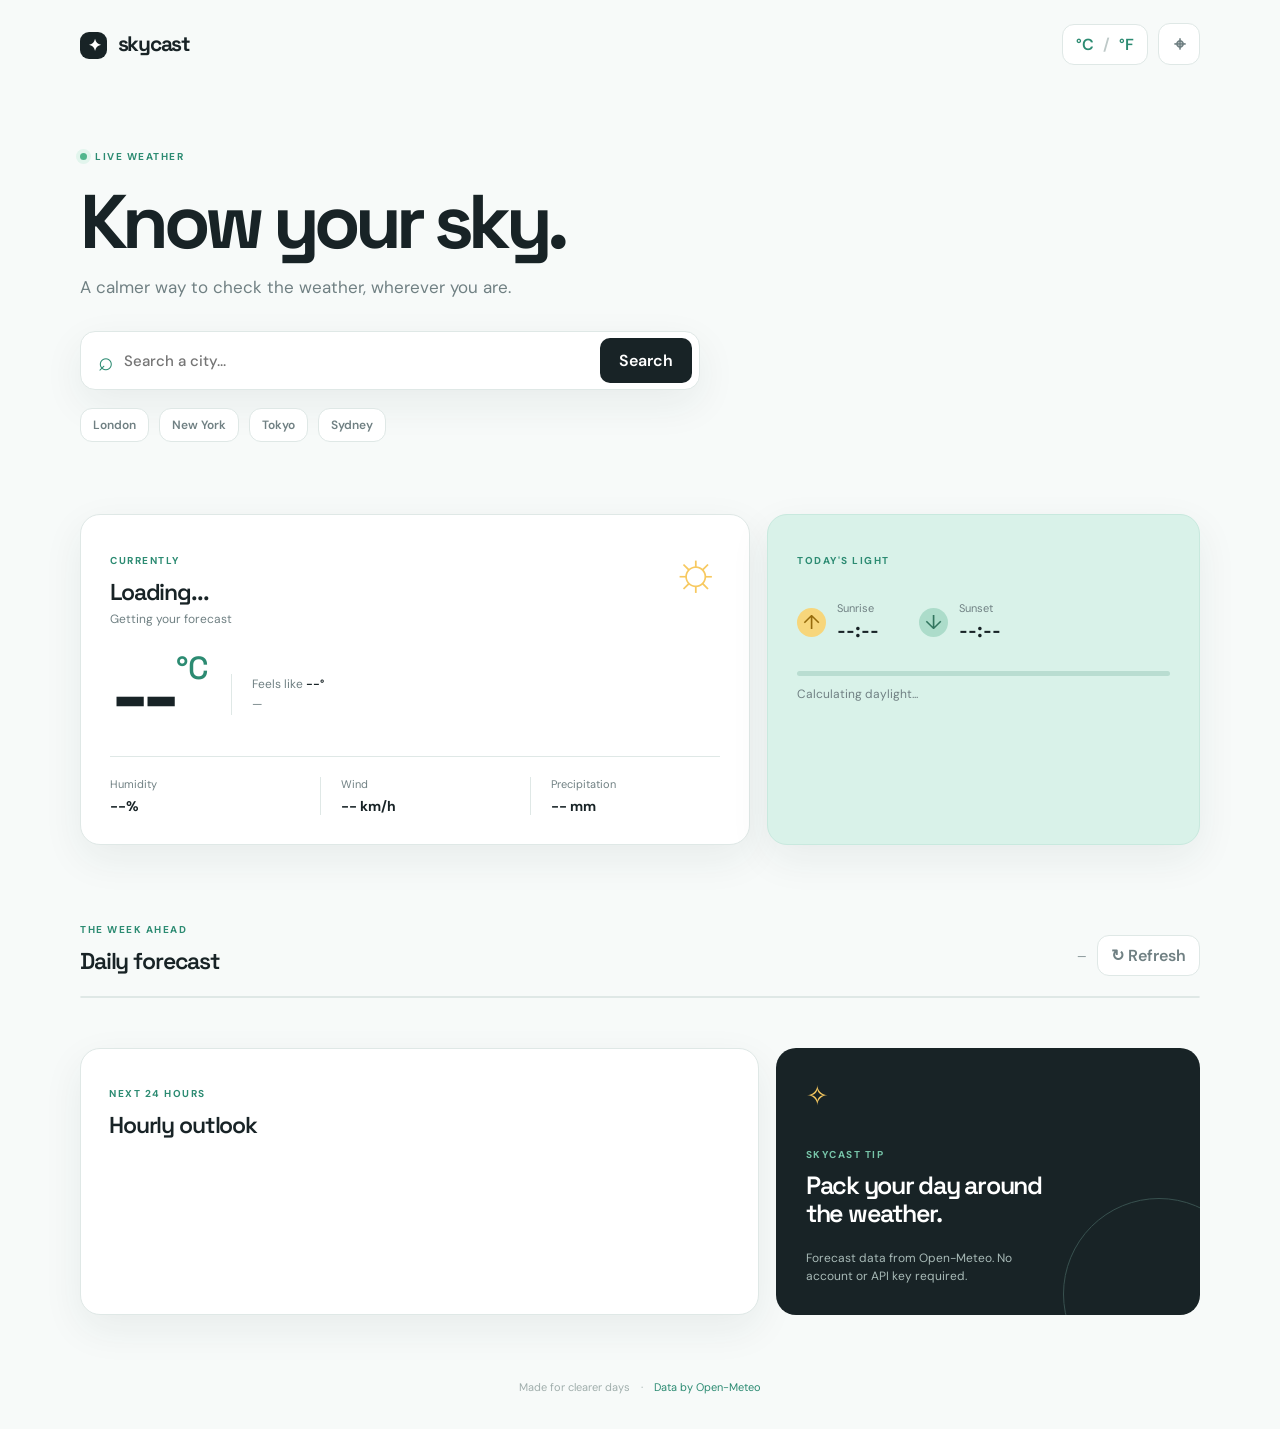
==== commit 33a0a58c: "Add install support and finish the Skycast PWA build." ====
--- a/index.html
+++ b/index.html
@@ -3,7 +3,9 @@
 <head>
   <meta charset="UTF-8" />
   <meta name="viewport" content="width=device-width, initial-scale=1.0" />
+  <meta name="theme-color" content="#182326" />
   <meta name="description" content="A clean, responsive weather dashboard powered by Open-Meteo." />
+  <link rel="manifest" href="manifest.json" />
   <title>Skycast — Weather dashboard</title>
   <link rel="preconnect" href="https://fonts.googleapis.com" />
   <link rel="preconnect" href="https://fonts.gstatic.com" crossorigin />
@@ -18,6 +20,7 @@
       <div class="topbar-actions">
         <button class="unit-toggle" id="unitToggle" type="button" aria-label="Switch temperature units">°C <span>/</span> °F</button>
         <button class="icon-button" id="locateButton" type="button" title="Use my location" aria-label="Use my location">⌖</button>
+        <button class="icon-button install-button" id="installButton" type="button" title="Install Skycast" aria-label="Install Skycast" hidden>⇩</button>
       </div>
     </header>
     <main>
--- a/styles.css
+++ b/styles.css
@@ -74,7 +74,8 @@
 
 .unit-toggle,
 .icon-button,
-.quick-locations button {
+.quick-locations button,
+.section-actions .unit-toggle {
   border: 1px solid var(--line);
   background: var(--white);
   border-radius: 12px;
@@ -96,6 +97,12 @@
   color: var(--green);
 }
 
+.section-actions {
+  display: flex;
+  align-items: center;
+  gap: 10px;
+}
+
 .unit-toggle span {
   color: #bec9c8;
   margin: 0 5px;
@@ -106,6 +113,16 @@
   height: 42px;
   font-size: 20px;
   padding: 0;
+}
+
+.install-button {
+  background: #eaf8f3;
+  color: var(--green);
+  border-color: #cfeee2;
+}
+
+.install-button[hidden] {
+  display: none;
 }
 
 .hero {
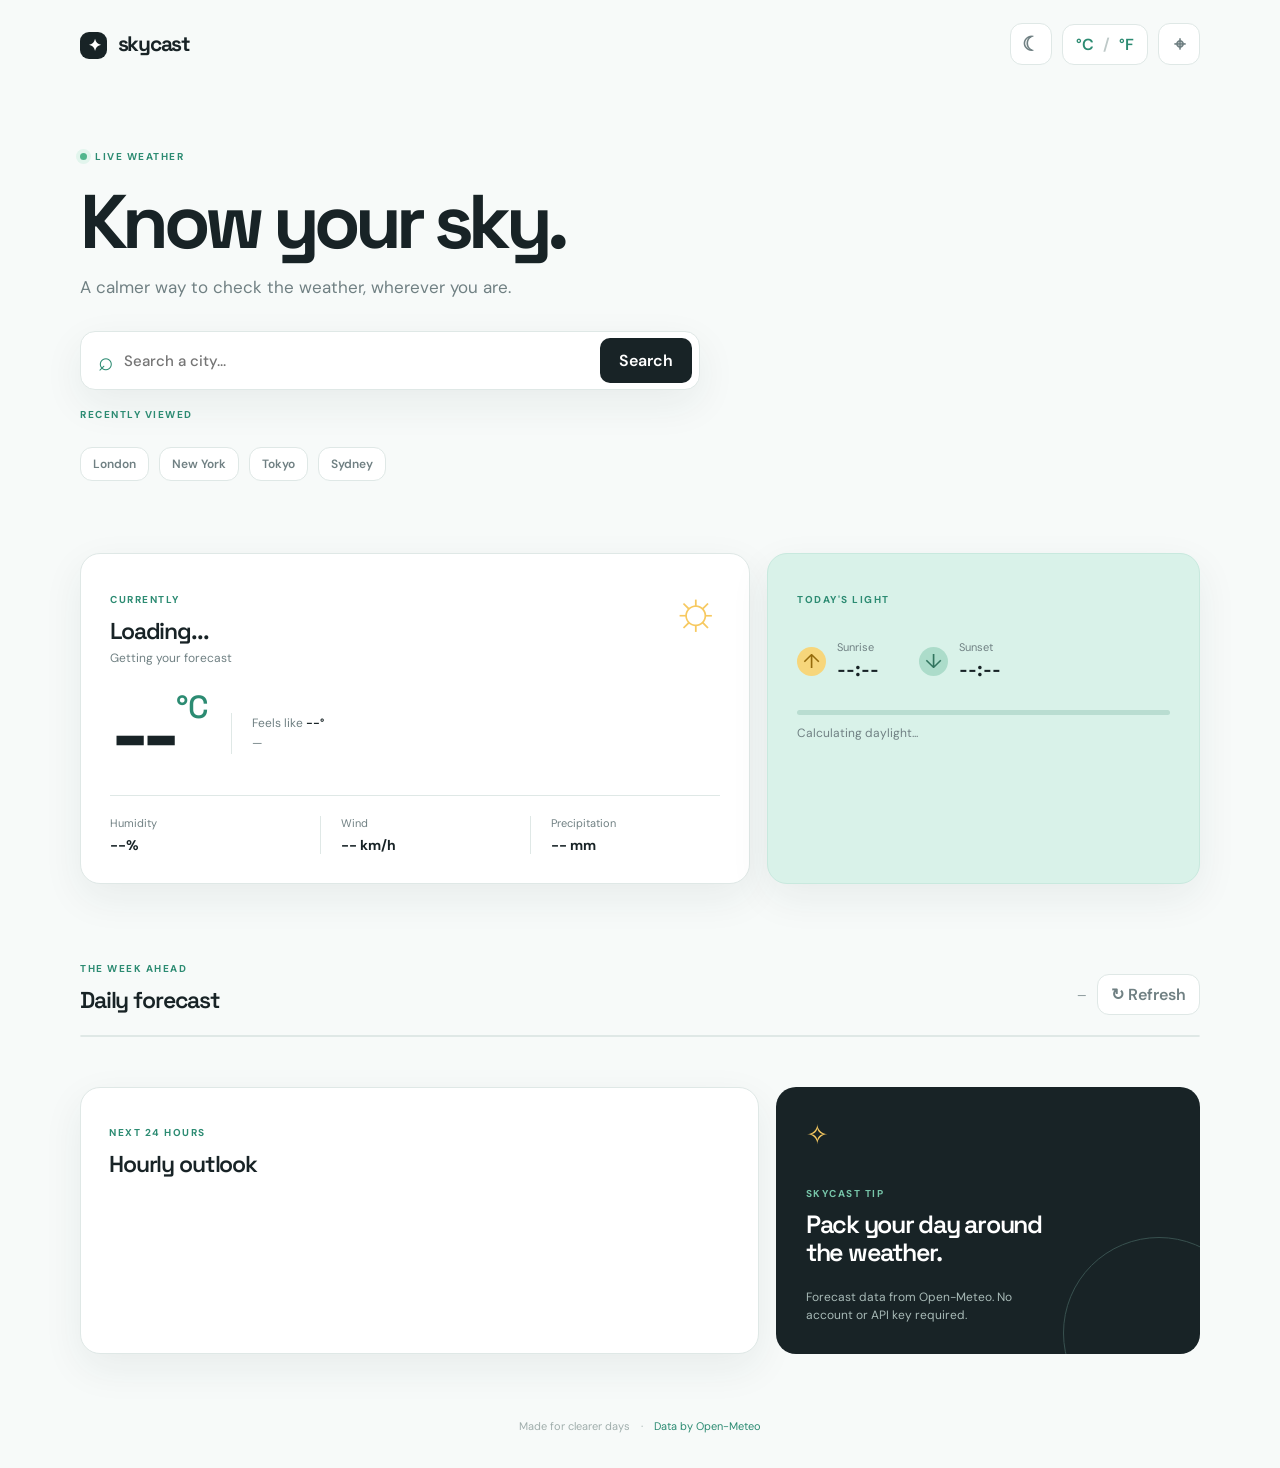
==== commit 8e0807c2: "Add dark mode and recent city history to Skycast." ====
--- a/index.html
+++ b/index.html
@@ -13,11 +13,12 @@
   <link rel="stylesheet" href="styles.css" />
   <script src="app.js" defer></script>
 </head>
-<body>
+<body data-theme="light">
   <div class="app-shell">
     <header class="topbar">
       <a class="brand" href="./" aria-label="Skycast home"><span class="brand-mark">✦</span> skycast</a>
       <div class="topbar-actions">
+        <button class="icon-button" id="themeToggle" type="button" title="Toggle theme" aria-label="Toggle theme">☾</button>
         <button class="unit-toggle" id="unitToggle" type="button" aria-label="Switch temperature units">°C <span>/</span> °F</button>
         <button class="icon-button" id="locateButton" type="button" title="Use my location" aria-label="Use my location">⌖</button>
         <button class="icon-button install-button" id="installButton" type="button" title="Install Skycast" aria-label="Install Skycast" hidden>⇩</button>
@@ -34,6 +35,10 @@
           <input id="searchInput" type="search" placeholder="Search a city..." autocomplete="off" required />
           <button type="submit">Search</button>
         </form>
+        <div class="recent-cities-wrap">
+          <p class="muted-label recent-label">RECENTLY VIEWED</p>
+          <div id="recentCities" class="recent-cities" aria-live="polite"></div>
+        </div>
         <div class="quick-locations" aria-label="Popular cities">
           <button type="button" data-location="London">London</button>
           <button type="button" data-location="New York">New York</button>
--- a/styles.css
+++ b/styles.css
@@ -10,6 +10,18 @@
   --shadow: 0 14px 40px rgba(27, 58, 53, 0.07);
 }
 
+body[data-theme='dark'] {
+  --ink: #f2f7f6;
+  --muted: #a8c1bf;
+  --line: rgba(153, 184, 176, 0.24);
+  --paper: #0f1a1d;
+  --white: #16292c;
+  --mint: #1a2f2d;
+  --green: #7bd7b2;
+  --yellow: #f5b942;
+  --shadow: 0 22px 44px rgba(0, 0, 0, 0.28);
+}
+
 * {
   box-sizing: border-box;
 }
@@ -23,6 +35,7 @@
   font-family: 'DM Sans', sans-serif;
   background: var(--paper);
   color: var(--ink);
+  transition: background 0.2s ease, color 0.2s ease;
 }
 
 button,
@@ -75,7 +88,8 @@
 .unit-toggle,
 .icon-button,
 .quick-locations button,
-.section-actions .unit-toggle {
+.section-actions .unit-toggle,
+.recent-city {
   border: 1px solid var(--line);
   background: var(--white);
   border-radius: 12px;
@@ -87,6 +101,7 @@
 .unit-toggle:hover,
 .icon-button:hover,
 .quick-locations button:hover,
+.recent-city:hover,
 .search button:hover {
   transform: translateY(-1px);
   box-shadow: var(--shadow);
@@ -214,6 +229,33 @@
   opacity: 0.6;
   transform: none;
   box-shadow: none;
+}
+
+.recent-cities-wrap {
+  margin-top: 18px;
+}
+
+.recent-label {
+  margin: 0 0 8px;
+}
+
+.recent-cities {
+  display: flex;
+  flex-wrap: wrap;
+  gap: 10px;
+}
+
+.recent-city,
+.recent-empty {
+  padding: 8px 12px;
+  border-radius: 12px;
+  font-size: 12px;
+}
+
+.recent-empty {
+  display: inline-block;
+  color: var(--muted);
+  border: 1px dashed var(--line);
 }
 
 .quick-locations {
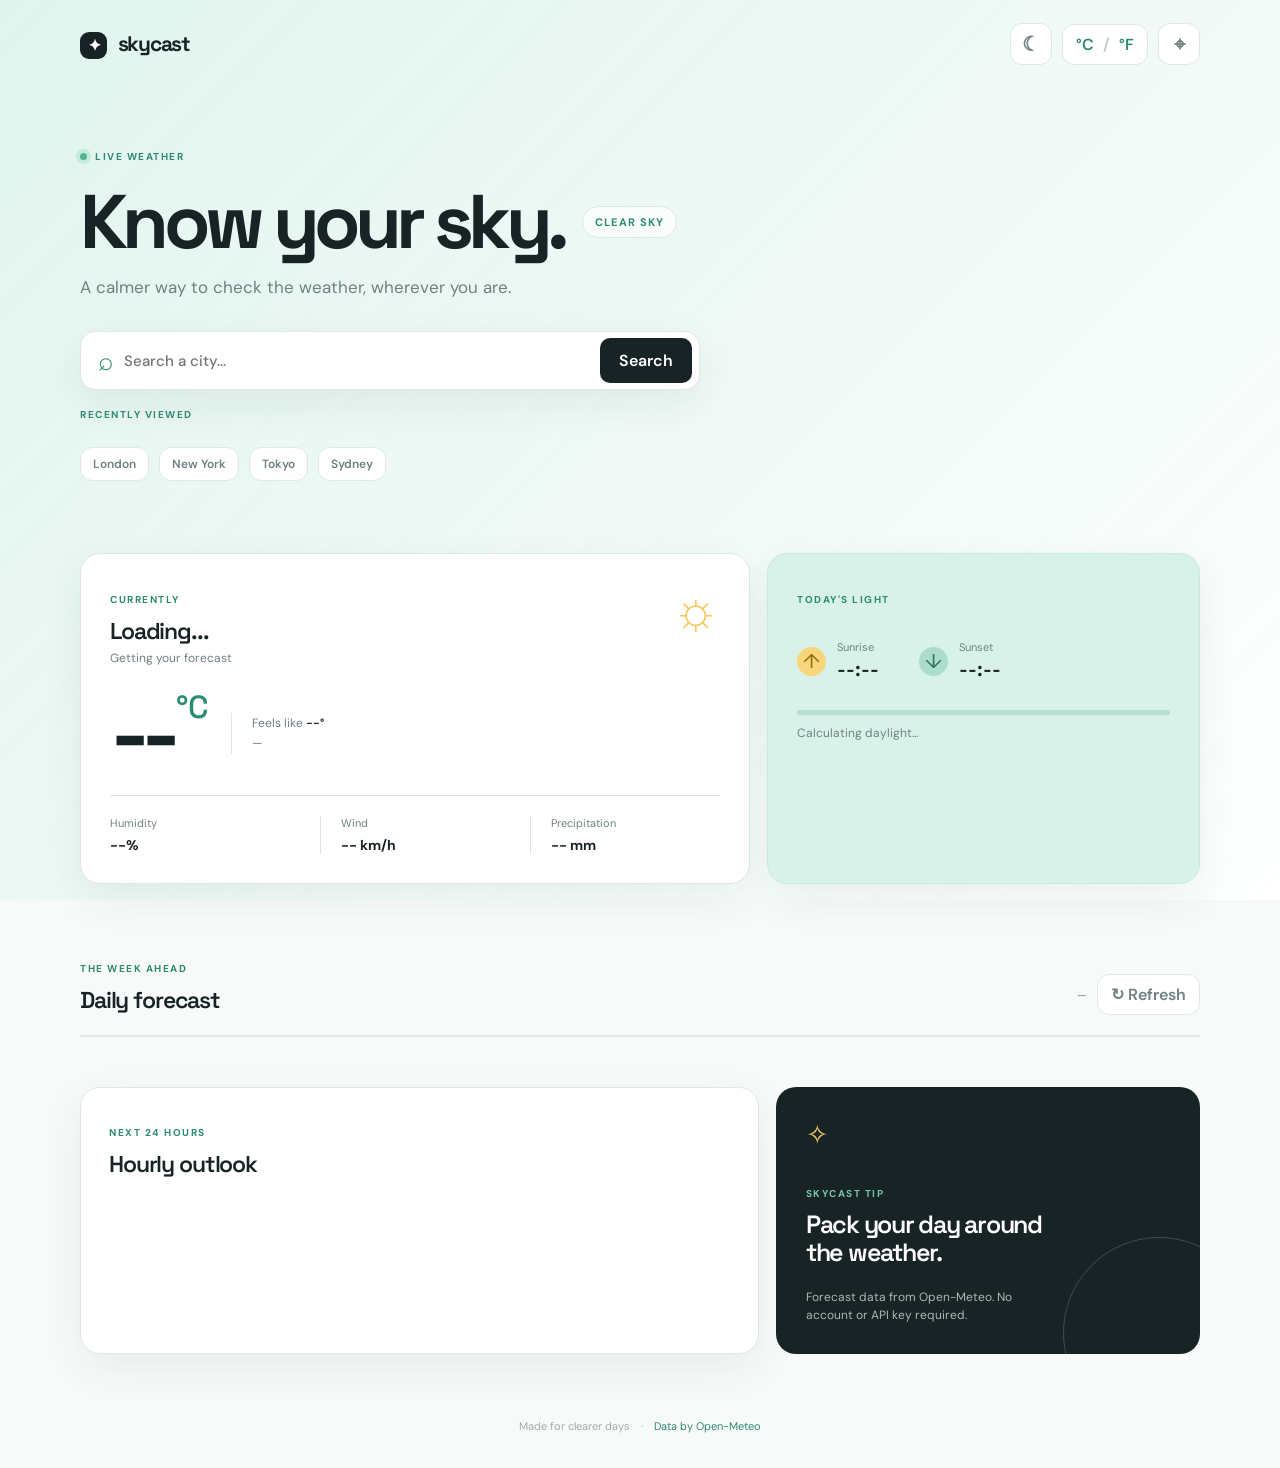
==== commit c26402a9: "Refine Skycast with weather-responsive visuals and a richer hero layout." ====
--- a/index.html
+++ b/index.html
@@ -13,7 +13,7 @@
   <link rel="stylesheet" href="styles.css" />
   <script src="app.js" defer></script>
 </head>
-<body data-theme="light">
+<body data-theme="light" data-weather="calm">
   <div class="app-shell">
     <header class="topbar">
       <a class="brand" href="./" aria-label="Skycast home"><span class="brand-mark">✦</span> skycast</a>
@@ -27,7 +27,10 @@
     <main>
       <section class="hero">
         <div class="eyebrow"><span class="status-dot"></span> LIVE WEATHER</div>
-        <h1>Know your sky.</h1>
+        <div class="hero-row">
+          <h1>Know your sky.</h1>
+          <span class="condition-tag" id="weatherBadge">Clear sky</span>
+        </div>
         <p class="hero-copy">A calmer way to check the weather, wherever you are.</p>
         <form class="search" id="searchForm">
           <label class="sr-only" for="searchInput">Search for a city</label>
--- a/styles.css
+++ b/styles.css
@@ -8,6 +8,9 @@
   --green: #2c8b72;
   --yellow: #f7c960;
   --shadow: 0 14px 40px rgba(27, 58, 53, 0.07);
+  --hero-glow: rgba(122, 209, 168, 0.28);
+  --card-bg: #ffffff;
+  --hero-bg: linear-gradient(135deg, rgba(217, 242, 233, 0.8), rgba(255, 255, 255, 0.94));
 }
 
 body[data-theme='dark'] {
@@ -20,6 +23,34 @@
   --green: #7bd7b2;
   --yellow: #f5b942;
   --shadow: 0 22px 44px rgba(0, 0, 0, 0.28);
+  --hero-glow: rgba(99, 136, 128, 0.24);
+  --card-bg: #15272d;
+  --hero-bg: linear-gradient(135deg, rgba(17, 39, 37, 0.96), rgba(18, 31, 34, 0.98));
+}
+
+body[data-weather='sunny'] {
+  --hero-glow: rgba(247, 201, 96, 0.26);
+  --hero-bg: linear-gradient(135deg, rgba(255, 237, 184, 0.84), rgba(255, 255, 255, 0.96));
+}
+
+body[data-weather='cloudy'] {
+  --hero-glow: rgba(117, 142, 156, 0.24);
+  --hero-bg: linear-gradient(135deg, rgba(216, 223, 232, 0.9), rgba(255, 255, 255, 0.95));
+}
+
+body[data-weather='rain'] {
+  --hero-glow: rgba(103, 160, 195, 0.23);
+  --hero-bg: linear-gradient(135deg, rgba(194, 221, 235, 0.9), rgba(255, 255, 255, 0.96));
+}
+
+body[data-weather='storm'] {
+  --hero-glow: rgba(111, 136, 185, 0.28);
+  --hero-bg: linear-gradient(135deg, rgba(123, 130, 170, 0.82), rgba(20, 32, 40, 0.94));
+}
+
+body[data-weather='snow'] {
+  --hero-glow: rgba(160, 197, 214, 0.22);
+  --hero-bg: linear-gradient(135deg, rgba(223, 236, 246, 0.9), rgba(255, 255, 255, 0.96));
 }
 
 * {
@@ -36,6 +67,16 @@
   background: var(--paper);
   color: var(--ink);
   transition: background 0.2s ease, color 0.2s ease;
+}
+
+body::before {
+  content: '';
+  position: fixed;
+  inset: 0;
+  pointer-events: none;
+  background: var(--hero-bg);
+  opacity: 0.95;
+  z-index: -1;
 }
 
 button,
@@ -164,14 +205,37 @@
   height: 7px;
   border-radius: 50%;
   background: #51b68d;
-  box-shadow: 0 0 0 4px #e2f5ed;
+  box-shadow: 0 0 0 4px var(--hero-glow);
+}
+
+.hero-row {
+  display: flex;
+  align-items: center;
+  gap: 18px;
+  flex-wrap: wrap;
+  margin: 22px 0 17px;
 }
 
 .hero h1 {
-  margin: 22px 0 17px;
+  margin: 0;
   font: 700 clamp(46px, 7vw, 76px) 'Space Grotesk', sans-serif;
   letter-spacing: -0.075em;
   line-height: 0.98;
+}
+
+.condition-tag {
+  display: inline-flex;
+  align-items: center;
+  gap: 8px;
+  padding: 8px 12px;
+  border-radius: 999px;
+  background: rgba(255, 255, 255, 0.64);
+  border: 1px solid var(--line);
+  color: var(--green);
+  font-size: 11px;
+  font-weight: 700;
+  letter-spacing: 0.1em;
+  text-transform: uppercase;
 }
 
 .hero-copy {
@@ -288,7 +352,7 @@
 }
 
 .card {
-  background: var(--white);
+  background: var(--card-bg);
   border: 1px solid var(--line);
   border-radius: 20px;
   box-shadow: var(--shadow);
